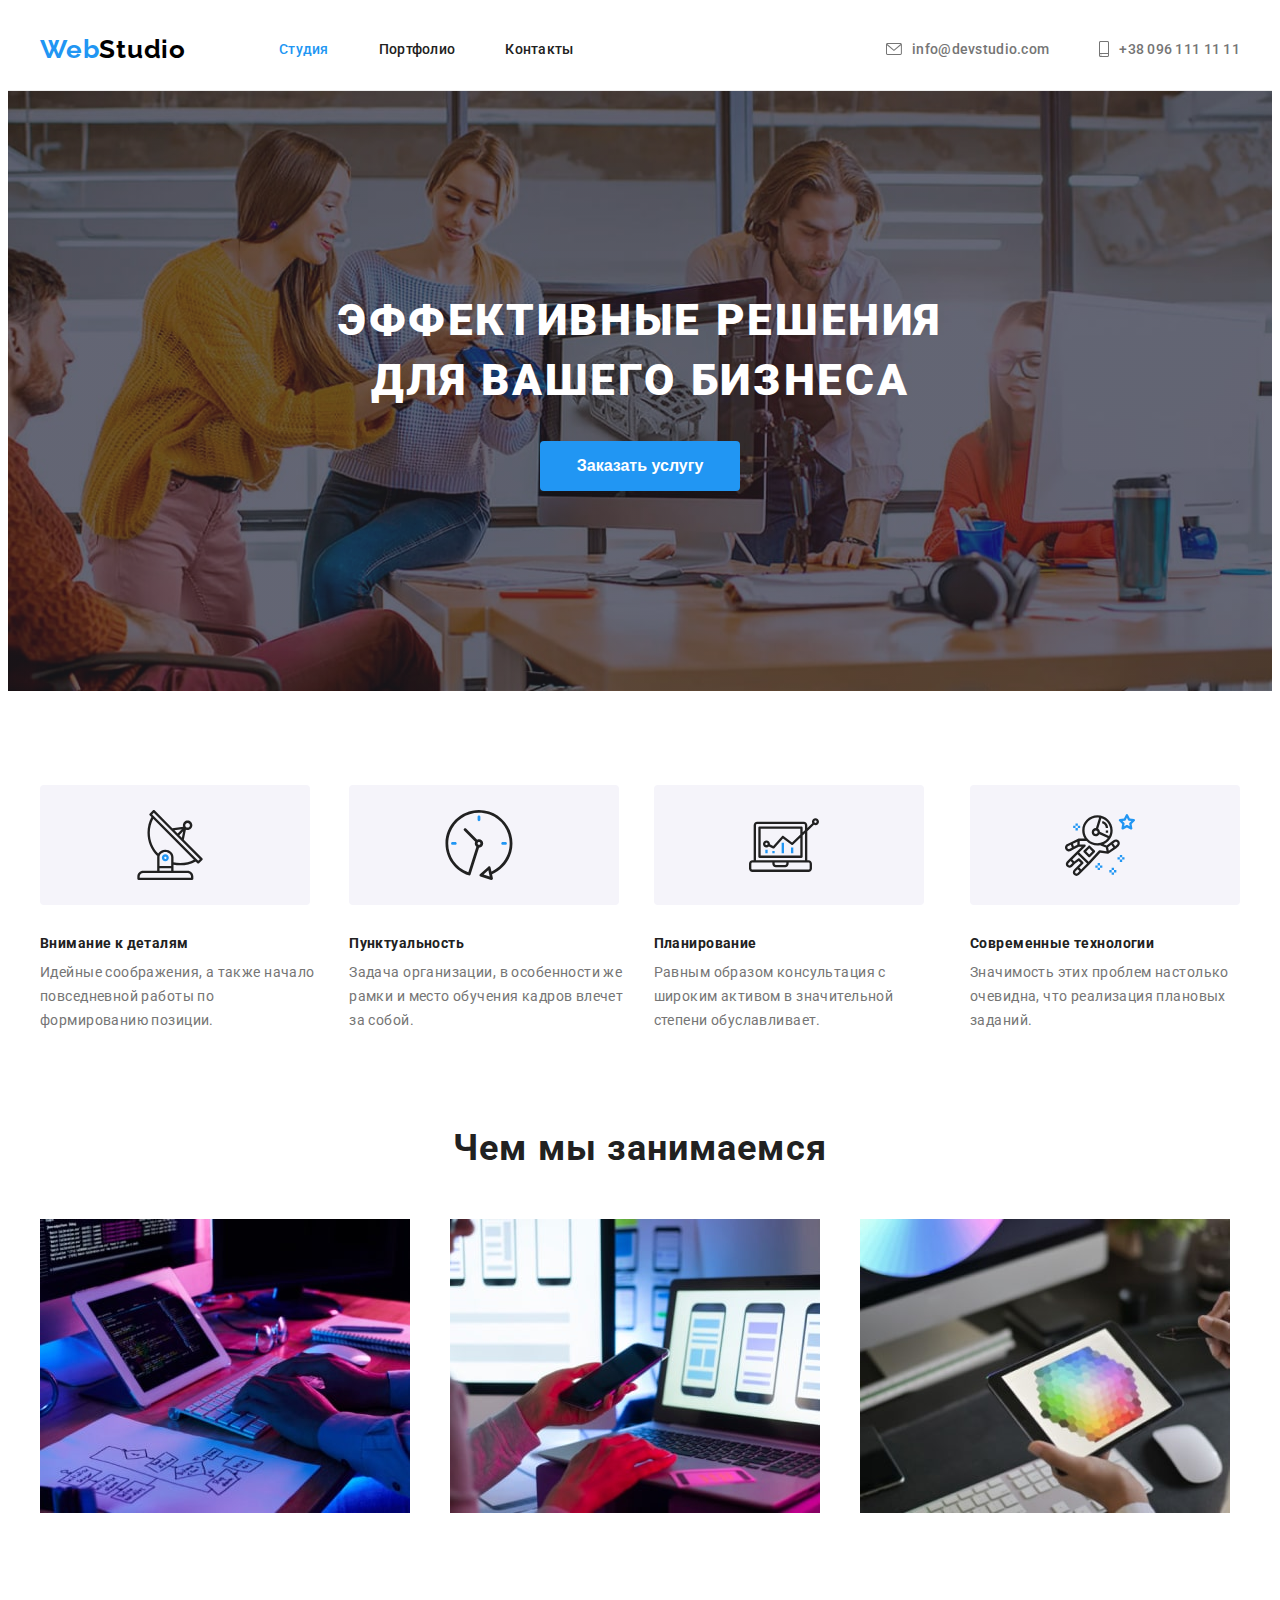
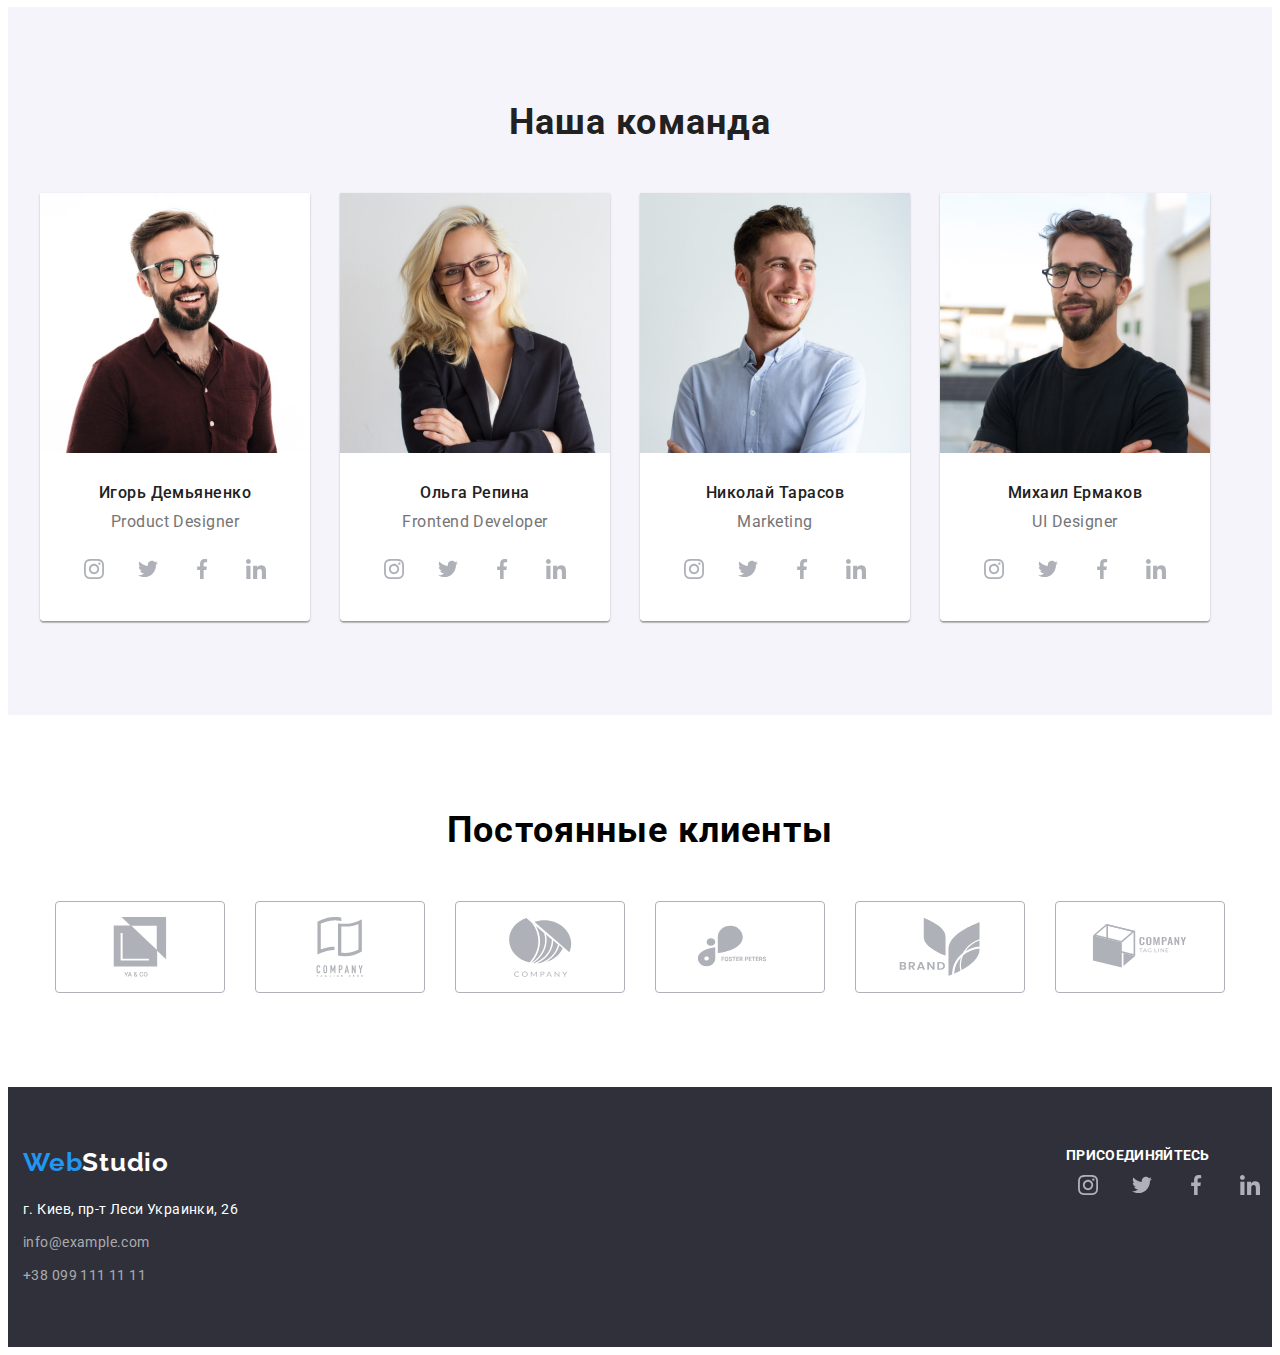
==== index.html @ 5c581d0a "перенос дз4" ====
<!DOCTYPE html>
<html lang="ru">

<head>
    <meta charset="UTF-8">
    <meta http-equiv="X-UA-Compatible" content="IE=edge">
    <meta name="viewport" content="width=device-width, initial-scale=1.0">
    <title>Document</title>
    <link rel="preconnect" href="https://fonts.googleapis.com">
    <link rel="preconnect" href="https://fonts.gstatic.com" crossorigin>
    <link
        href="https://fonts.googleapis.com/css2?family=Raleway:wght@700&family=Roboto:wght@400;500;700;900&display=swap"
        rel="stylesheet">
    <link rel="stylesheet" href="https://cdnjs.cloudflare.com/ajax/libs/modern-normalize/1.1.0/modern-normalize.min.css"
        integrity="sha512-wpPYUAdjBVSE4KJnH1VR1HeZfpl1ub8YT/NKx4PuQ5NmX2tKuGu6U/JRp5y+Y8XG2tV+wKQpNHVUX03MfMFn9Q=="
        crossorigin="anonymous" referrerpolicy="no-referrer" />
    <link rel="stylesheet" href="./css/style.css">
</head>

<body>
    <header class="header">
        <div class="container header-container">
            <nav class="header-nav">
                <a href="./portfolio.html" class="header-logo link"><span class="logo-web">Web</span>Studio</a>
                <ul class="nav-list">
                    <li class="nav-item"><a class="nav-link link current" href="">Студия</a></li>
                    <li class="nav-item"><a class="nav-link link" href="./portfolio.html">Портфолио</a></li>
                    <li class="nav-item"><a class="nav-link link" href="">Контакты</a></li>
                </ul>
            </nav>
            <ul class="header-contact">
                <li class="header-contact-item"><a class="header-contact-link link" href="mailto:info@devstudio.com">
                        <svg class="contact-icon" width="16" height="12">
                            <use href="./img-jpeg/icon/sprite.svg#icon-envelope"></use>
                        </svg>info@devstudio.com</a></li>
                <li class="header-contact-item"><a class="header-contact-link link" href="tel:+380961111111">
                        <svg class="contact-icon" width="10" height="16">
                            <use href="./img-jpeg/icon/sprite.svg#icon-smartphone"></use>
                        </svg>+38 096 111
                        11
                        11</a></li>
            </ul>
        </div>
    </header>
    <main>
        <section class="hero">
            <div class="hero-container container">
                <h1 class="hero-title">Эффективные решения для вашего бизнеса</h1>
                <button class="btn" type="button">Заказать услугу</button>
            </div>
        </section>
        <section class="section">
            <div class="container">
                <h2 class="visually-hidden">Наши преймущества</h2>
                <ul class="hero-list list">
                    <li class="hero-item">
                        <div class="hero-div-svg">
                            <svg class="contact-icon" width="70" height="70">
                                <use href="./img-jpeg/icon/sprite.svg#icon-antenna"></use>
                            </svg>
                        </div>
                        <h3 class="hero-item-title">Внимание к деталям</h3>
                        <p class="hero-item-text">Идейные соображения, а также начало повседневной работы по
                            формированию позиции.</p>
                    </li>
                    <li class="hero-item">
                        <div class="hero-div-svg">
                            <svg class="contact-icon" width="70" height="70">
                                <use href="./img-jpeg/icon/sprite.svg#icon-clock"></use>
                            </svg>
                        </div>
                        <h3 class="hero-item-title">Пунктуальность</h3>
                        <p class="hero-item-text">Задача организации, в особенности же рамки и место обучения кадров
                            влечет за собой.</p>
                    </li>
                    <li class="hero-item">
                        <div class="hero-div-svg">
                            <svg class="contact-icon" width="70" height="70">
                                <use href="./img-jpeg/icon/sprite.svg#icon-diagram"></use>
                            </svg>
                        </div>
                        <h3 class="hero-item-title">Планирование</h3>
                        <p class="hero-item-text">Равным образом консультация с широким активом в значительной степени
                            обуславливает.</p>
                    </li>
                    <li class="hero-item">
                        <div class="hero-div-svg">
                            <svg class="contact-icon" width="70" height="70">
                                <use href="./img-jpeg/icon/sprite.svg#icon-astronaut"></use>
                            </svg>
                        </div>
                        <h3 class="hero-item-title">Современные технологии</h3>
                        <p class="hero-item-text">Значимость этих проблем настолько очевидна, что реализация плановых
                            заданий.</p>
                    </li>
                </ul>
            </div>
        </section>
        <section class="section skills">
            <div class="container">
                <h2 class="skills-title">Чем мы занимаемся</h2>
                <ul class="skills-list">
                    <li class="skills-item">
                        <img src="./img-jpeg/about/box1.jpg" alt="программирование">
                    </li>
                    <li class="skills-item"><img src="./img-jpeg/about/box2.jpg" alt="мобильные приложения">
                    </li>
                    <li class="skills-item"><img src="./img-jpeg/about/box3.jpg" alt="игры">
                    </li>
                </ul>
            </div>
        </section>
        <section class="section team">
            <div class="container">
                <h2 class="team-title">Наша команда</h2>
                <ul class="team-list">
                    <li class="team-item">
                        <img class="team-img" src="./img-jpeg/team/igor.jpg" alt="Игорь" width="270" height="260">
                        <div class="team-div">
                            <h3 class="team-item-title">Игорь Демьяненко</h3>
                            <p class="team-item-text" lang="en">Product Designer</p>
                            <ul class="team-social social-list">
                                <li class="social-item list">
                                    <a href="" class="social-link link">
                                        <svg class="social-icon">
                                            <use href="./img-jpeg/icon/sprite.svg#icon-instagram "></use>
                                        </svg>
                                    </a>
                                </li>
                                <li class="social-item list">
                                    <a href="" class="social-link link">
                                        <svg class="social-icon">
                                            <use href="./img-jpeg/icon/sprite.svg#icon-twitter "></use>
                                        </svg>
                                    </a>
                                </li>
                                <li class="social-item list">
                                    <a href="" class="social-link link">
                                        <svg class="social-icon">
                                            <use href="./img-jpeg/icon/sprite.svg#icon-facebook "></use>
                                        </svg>
                                    </a>
                                </li>
                                <li class="social-item list">
                                    <a href="" class="social-link link">
                                        <svg class="social-icon">
                                            <use href="./img-jpeg/icon/sprite.svg#icon-linkedin "></use>
                                        </svg>
                                    </a>
                                </li>
                            </ul>
                        </div>
                    </li>
                    <li class="team-item">
                        <img class="team-img" src="./img-jpeg/team/olga.jpg" alt="Ольга" width="270" height="260">
                        <div class="team-div">
                            <h3 class="team-item-title">Ольга Репина</h3>
                            <p class="team-item-text" lang="en">Frontend Developer</p>
                            <ul class="team-social social-list">
                                <li class="social-item list">
                                    <a href="" class="social-link link">
                                        <svg class="social-icon">
                                            <use href="./img-jpeg/icon/sprite.svg#icon-instagram "></use>
                                        </svg>
                                    </a>
                                </li>
                                <li class="social-item list">
                                    <a href="" class="social-link link">
                                        <svg class="social-icon">
                                            <use href="./img-jpeg/icon/sprite.svg#icon-twitter "></use>
                                        </svg>
                                    </a>
                                </li>
                                <li class="social-item list">
                                    <a href="" class="social-link link">
                                        <svg class="social-icon">
                                            <use href="./img-jpeg/icon/sprite.svg#icon-facebook "></use>
                                        </svg>
                                    </a>
                                </li>
                                <li class="social-item list">
                                    <a href="" class="social-link link">
                                        <svg class="social-icon">
                                            <use href="./img-jpeg/icon/sprite.svg#icon-linkedin "></use>
                                        </svg>
                                    </a>
                                </li>
                            </ul>
                        </div>
                    </li>
                    <li class="team-item">
                        <img class="team-img" src="./img-jpeg/team/nikolay.jpg" alt="Николай" width="270" height="260">
                        <div class="team-div">
                            <h3 class="team-item-title">Николай Тарасов</h3>
                            <p class="team-item-text" lang="en">Marketing</p>
                            <ul class="team-social social-list">
                                <li class="social-item list">
                                    <a href="" class="social-link link">
                                        <svg class="social-icon">
                                            <use href="./img-jpeg/icon/sprite.svg#icon-instagram "></use>
                                        </svg>
                                    </a>
                                </li>
                                <li class="social-item list">
                                    <a href="" class="social-link link">
                                        <svg class="social-icon">
                                            <use href="./img-jpeg/icon/sprite.svg#icon-twitter "></use>
                                        </svg>
                                    </a>
                                </li>
                                <li class="social-item list">
                                    <a href="" class="social-link link">
                                        <svg class="social-icon">
                                            <use href="./img-jpeg/icon/sprite.svg#icon-facebook "></use>
                                        </svg>
                                    </a>
                                </li>
                                <li class="social-item list">
                                    <a href="" class="social-link link">
                                        <svg class="social-icon">
                                            <use href="./img-jpeg/icon/sprite.svg#icon-linkedin "></use>
                                        </svg>
                                    </a>
                                </li>
                            </ul>
                        </div>
                    </li>
                    <li class="team-item">
                        <img class="team-img" src="./img-jpeg/team/mikhail.jpg" alt="Михаил" width="270" height="260">
                        <div class="team-div">
                            <h3 class="team-item-title">Михаил Ермаков</h3>
                            <p class="team-item-text" lang="en">UI Designer</p>
                            <ul class="team-social social-list">
                                <li class="social-item list">
                                    <a href="" class="social-link link">
                                        <svg class="social-icon">
                                            <use href="./img-jpeg/icon/sprite.svg#icon-instagram "></use>
                                        </svg>
                                    </a>
                                </li>
                                <li class="social-item list">
                                    <a href="" class="social-link link">
                                        <svg class="social-icon">
                                            <use href="./img-jpeg/icon/sprite.svg#icon-twitter "></use>
                                        </svg>
                                    </a>
                                </li>
                                <li class="social-item list">
                                    <a href="" class="social-link link">
                                        <svg class="social-icon">
                                            <use href="./img-jpeg/icon/sprite.svg#icon-facebook "></use>
                                        </svg>
                                    </a>
                                </li>
                                <li class="social-item list">
                                    <a href="" class="social-link link">
                                        <svg class="social-icon">
                                            <use href="./img-jpeg/icon/sprite.svg#icon-linkedin "></use>
                                        </svg>
                                    </a>
                                </li>
                            </ul>
                        </div>
                    </li>
                </ul>
            </div>
        </section>
        <section class="section">
            <h2 class="clients-title">Постоянные клиенты</h2>
            <ul class="clients-list ">
                <li class="clients-item"><a class="clients-link" href=""><svg class="clients-svg" width="106"
                            height="60">
                            <use href="./img-jpeg/icon/sprite.svg#icon-group "></use>
                        </svg></a></li>
                <li class="clients-item"><a class="clients-link" href=""><svg class="clients-svg" width="106"
                            height="60">
                            <use href="./img-jpeg/icon/sprite.svg#icon-group1 "></use>
                        </svg></a></li>
                <li class="clients-item"><a class="clients-link" href=""><svg class="clients-svg" width="106"
                            height="60">
                            <use href="./img-jpeg/icon/sprite.svg#icon-group2 "></use>
                        </svg></a></li>
                <li class="clients-item"><a class="clients-link" href=""><svg class="clients-svg" width="106"
                            height="60">
                            <use href="./img-jpeg/icon/sprite.svg#icon-group3 "></use>
                        </svg></a></li>
                <li class="clients-item"><a class="clients-link" href=""><svg class="clients-svg" width="106"
                            height="60">
                            <use href="./img-jpeg/icon/sprite.svg#icon-group4 "></use>
                        </svg></a></li>
                <li class="clients-item"><a class="clients-link" href=""><svg class="clients-svg" width="106"
                            height="60">
                            <use href="./img-jpeg/icon/sprite.svg#icon-group5 "></use>
                        </svg></a></li>
            </ul>
        </section>
    </main>
    <footer class="footer">
        <div class="container">
            <a href="./portfolio.html" class="footer-logo link"><span class="logo-web">Web</span>Studio</a>
            <address>
                <ul class="footer-list">
                    <li class="footer-item">
                        <a class="footer-item-addres link" href="google.maps">г. Киев, пр-т Леси Украинки, 26</a>
                    </li>
                    <li class="footer-item">
                        <a class="footer-item-link link" href="mailto:info@example.com">info@example.com</a>
                    </li>
                    <li class="footer-item">
                        <a class="footer-item-link link" href="tel:+380991111111">+38 099 111 11 11</a>
                    </li>
                </ul>
            </address>
        </div>
        <div>
            <p class="footer-text">присоединяйтесь</p>
            <ul class="team-social social-list">
                <li class="social-item list">
                    <a href="" class="social-link link">
                        <svg class="social-icon">
                            <use href="./img-jpeg/icon/sprite.svg#icon-instagram "></use>
                        </svg>
                    </a>
                </li>
                <li class="social-item list">
                    <a href="" class="social-link link">
                        <svg class="social-icon">
                            <use href="./img-jpeg/icon/sprite.svg#icon-twitter "></use>
                        </svg>
                    </a>
                </li>
                <li class="social-item list">
                    <a href="" class="social-link link">
                        <svg class="social-icon">
                            <use href="./img-jpeg/icon/sprite.svg#icon-facebook "></use>
                        </svg>
                    </a>
                </li>
                <li class="social-item list">
                    <a href="" class="social-link link">
                        <svg class="social-icon">
                            <use href="./img-jpeg/icon/sprite.svg#icon-linkedin "></use>
                        </svg>
                    </a>
                </li>
            </ul>
        </div>
    </footer>
</body>

</html>
---- css/style.css ----
:root {
  --primary-title-color: #ffffff;
  --secondary-title-color: #212121;
  --third-title-color: #212121;
  --primary-text-color: #212121;
  --secondary-text-color: #757575;
  --header-nav-item-color: #212121;
  --header-contact-link-color: #757575;
  --accent-color: #2196f3;
}
/* calc(85 / 74) встроенный калькулятор */
p,
h1,
h2,
h3,
h4,
h5,
h6 {
  margin: 0;
}
ul {
  list-style: none;
  margin: 0;
  padding-left: 0;
}
img {
  display: block;
  max-width: 100%;
  height: auto;
}
.link {
  text-decoration: none;
}
body {
  font-family: "Roboto", sans-serif;
  letter-spacing: 0.02em;
}
.visually-hidden {
  position: absolute;
  width: 1px;
  height: 1px;
  margin: -1px;
  padding: 0;
  overflow: hidden;
  border: 0;
  clip: rect(0 0 0 0);
}
.container {
  width: 1200px;
  margin: 0 auto;
  padding-left: 15px;
  padding-right: 15px;
}
/* -------header------ */
.header {
  border-bottom: 1px solid #ececec;
}
.header-container {
  display: flex;
}
.header-nav {
  display: flex;
  align-items: center;
}
.nav-list {
  display: flex;
  align-items: center;
}
.nav-link {
  display: block;
  padding: 32px 0;
}
.header-contact {
  display: flex;
  margin-left: auto;
  align-items: center;
}
.contact-icon {
  fill: currentColor;
  margin-right: 10px;
}
.header-contact-item {
  display: inline-block;
}
.header-contact-item:not(:last-child) {
  margin-right: 50px;
}
.header .header-logo {
  margin-right: 93px;
}
.nav-item:not(:last-child) {
  margin-right: 50px;
}
.header-logo,
.footer-logo {
  font-family: Raleway;
  font-weight: 700;
  font-size: 26px;
  line-height: calc(31 / 26);
  letter-spacing: 0.03em;
}
.header-logo {
  color: #000000;
}
.footer-logo {
  color: #ffffff;
}
.logo-web {
  color: #2196f3;
}
.nav-item {
  font-weight: 500;
  font-size: 14px;
  line-height: 1.3;
  letter-spacing: 0.02em;
  color: var(--header-nav-item-color);
}
.nav-link {
  color: var(--header-nav-item-color);
}
.nav-link:hover {
  cursor: pointer;
  color: var(--accent-color);
}
.current {
  color: #2196f3;
}
.header-contact-link {
  display: flex;
  padding-top: 32px;
  padding-bottom: 32px;
  font-weight: 500;
  font-size: 14px;
  line-height: 1.3;
  letter-spacing: 0.02em;
  color: var(--header-contact-link-color);
  align-items: center;
}
.header-contact-link:hover,
.header-contact-link:focus {
  color: var(--accent-color);
}
/*--------- hero------ */
.btn {
  width: 200px;
  height: 50px;
  cursor: pointer;
  font-weight: 700;
  font-size: 16px;
  line-height: 1.88;
  color: #ffffff;
  background-color: #2196f3;
  border: transparent;
  border-radius: 4px;
  -webkit-border-radius: 4px;
  -moz-border-radius: 4px;
  -ms-border-radius: 4px;
  -o-border-radius: 4px;
}
.hero {
  flex-grow: 1;
  background-image: linear-gradient(
      rgba(47, 48, 58, 0.4),
      rgba(47, 48, 58, 0.4)
    ),
    url(../img-jpeg/background/family.jpg);
  background-repeat: no-repeat;
  background-position: center;
  background-size: cover;
}
.hero-title {
  max-width: 696px;
  margin: 0 auto;
}
.hero-container {
  display: flex;
  flex-direction: column;
  align-items: center;
}
.section {
  padding-top: 94px;
  padding-bottom: 94px;
}
.hero-list {
  display: flex;
}
.hero-item:not(:last-child) {
  margin-right: 30px;
}
.hero-title {
  font-weight: 900;
  font-size: 44px;
  line-height: 1.36;
  text-align: center;
  letter-spacing: 0.06em;
  text-transform: uppercase;
  color: var(--primary-title-color);
  margin-bottom: 30px;
}
.hero {
  background-color: #2f303a;
  padding-top: 200px;
  padding-bottom: 200px;
}
.hero-item-title {
  font-weight: 700;
  font-size: 14px;
  line-height: calc(16 / 14);
  letter-spacing: 0.03em;
  color: var(--third-title-color);
  margin-bottom: 10px;
}
.hero-item-text {
  font-weight: 400;
  font-size: 14px;
  line-height: 1.71;
  letter-spacing: 0.03em;
  color: var(--secondary-text-color);
}
.hero-div-svg {
  width: 270px;
  height: 120px;
  left: 215px;
  top: 774px;
  background: #f5f4fa;
  border-radius: 4px;
  display: flex;
  justify-content: center;
  align-items: center;
  margin-bottom: 30px;
}
/*--------- skills------ */
.skills {
  padding-top: 0;
}
.skills-list {
  display: flex;
}
.skills-title {
  margin-bottom: 50px;
}
.skills-item {
  flex-basis: calc((100% - 60px) / 3);
}
.skills-item:not(:last-child) {
  margin-right: 30px;
}
.skills-title,
.team-title {
  font-weight: 700;
  font-size: 36px;
  line-height: calc(42 / 36);
  text-align: center;
  letter-spacing: 0.03em;
  color: var(--secondary-title-color);
}
/*--------- team------ */
.team {
  background-color: #f5f4fa;
}
.team-title {
  margin-bottom: 50px;
}
.team-list {
  display: flex;
}
.team-item{
  box-shadow: 0px 1px 3px rgba(0, 0, 0, 0.12), 0px 1px 1px rgba(0, 0, 0, 0.14), 0px 2px 1px rgba(0, 0, 0, 0.2);
border-radius: 0px 0px 4px 4px;
}
.team-item:not(:last-child) {
  margin-right: 30px;
}
.team-div {
  padding-top: 30px;
  padding-bottom: 30px;
  background-color: #ffffff;
border-radius: 0px 0px 4px 4px;
}
.team-item-title {
  font-weight: 500;
  font-size: 16px;
  line-height: calc(19 / 16);
  text-align: center;
  letter-spacing: 0.03em;
  color: var(--third-title-color);
  margin-bottom: 10px;
}
.team-item-text {
  font-weight: 400;
  font-size: 16px;
  line-height: calc(19 / 16);
  text-align: center;
  letter-spacing: 0.03em;
  color: var(--secondary-text-color);
  margin-bottom: 16px;
}
.social-item {
  width: 44px;
  height: 44px;
}
.social-link {
  width: 100%;
  height: 100%;
  display: block;
  border-radius: 50%;
  display: flex;
  align-items: center;
  justify-content: center;
}
.social-link:hover,
.social-link:focus {
  background-color: #2196f3;
}
.social-link:hover .social-icon,
.social-link:focus .social-icon {
  fill: #ffffff;
}
.social-item:not(:last-child) {
  margin-right: 10px;
}
.social-list {
  display: flex;
  justify-content: center;
}
.social-icon {
  width: 20px;
  height: 20px;
  fill: #afb1b8;
}
/* -------- clients------ */
.clients-title {
  padding-bottom: 50px;
  font-weight: 700;
  font-size: 36px;
  line-height: calc(42 / 36);
  justify-content: center;
  text-align: center;
  letter-spacing: 0.03em;
}
.clients-list {
  display: flex;
  justify-content: center;
  align-items: center;
}
.clients-link {
  display: flex;
  justify-content: center;
  align-items: center;
  width: 170px;
  height: 92px;
  border: 1px solid #afb1b8;
  box-sizing: border-box;
  border-radius: 4px;
}
.clients-item {
  display: flex;
  justify-content: center;
  align-items: center;
}
.clients-item:not(:last-child) {
  margin-right: 30px;
}
.clients-svg {
  fill: #afb1b8;
  align-content: center;
  justify-content: center;
}
.clients-link:hover .clients-svg,
.clients-link:focus .clients-svg{
  fill: #2196f3;
}
.clients-link:hover ,
.clients-link:focus {
  border-color: #2196f3;
}
/* -------- footer------ */
.footer {
  display: flex;
  background-color: #2f303a;
  padding-top: 60px;
  padding-bottom: 60px;
}
.footer-logo {
  display: inline-block;
  margin-bottom: 20px;
}
.footer-item:not(:last-child) {
  margin-bottom: 9px;
}
.footer-item-addres,
.footer-item-link {
  font-style: normal;
  font-weight: 400;
  font-size: 14px;
  line-height: 1.71;
  letter-spacing: 0.03em;
  color: #ffffff;
}
.footer-item-link {
  color: rgba(255, 255, 255, 0.6);
}
.footer-text {
  font-weight: bold;
font-size: 14px;
line-height: calc(16 / 14)
letter-spacing: 0.03em;
text-transform: uppercase;
color: #ffffff;
}
.footer-list{
  margin-right: 70px;
}
/*--------- portfolio------ */
/*--------- filter------ */
.filter-container {
  padding: 20px 24px;
  border-right: 1px solid #eeeeee;
  border-bottom: 1px solid #eeeeee;
  border-left: 1px solid #eeeeee;
}
.filter-list {
  display: flex;
  justify-content: center;
  margin-bottom: 50px;
}
.filter-item:not(:last-child) {
  margin-right: 8px;
}
.filter-about {
  display: flex;
  flex-wrap: wrap;
  margin: -15px;
}
.filter-about-item {
  flex-basis: calc((100% - 90px) / 3);
  margin: 15px;
}
.filter-about-title {
  margin-bottom: 4px;
}
.filter-btn {
  padding: 6px 22px;
  cursor: pointer;
  border: transparent;
  border-radius: 4px;
  font-family: inherit;
  border: none;
  font-weight: 500;
  font-size: 16px;
  line-height: 1.62;
  text-align: center;
  letter-spacing: 0.03em;
  border-radius: 4px;
}
.filter-btn:hover,
.filter-btn:focus {
  color: #212121;
  background-color: #f5f4fa;
  box-shadow: 0px 3px 1px rgba(0, 0, 0, 0.1), 0px 1px 2px rgba(0, 0, 0, 0.08), 0px 2px 2px rgba(0, 0, 0, 0.12);
}
.filter-btn:hover,
.filter-btn:focus {
  cursor: pointer;
  color: #ffffff;
  background-color: #2196f3;
}
.filter-about-title {
  font-weight: 700;
  font-size: 18px;
  line-height: 2;
  letter-spacing: 0.06em;
  color: var(--third-title-color);
}
.filter-about-text {
  font-size: 16px;
  line-height: 1.87;
  letter-spacing: 0.03em;
  color: var(--secondary-text-color);
}
.about-link{
  display: block;
}
.about-link:focus,
.about-link:hover{box-shadow: 0px 1px 1px rgb(0 0 0 / 12%), 0px 4px 4px rgb(0 0 0 / 6%), 1px 4px 6px rgb(0 0 0 / 16%);}
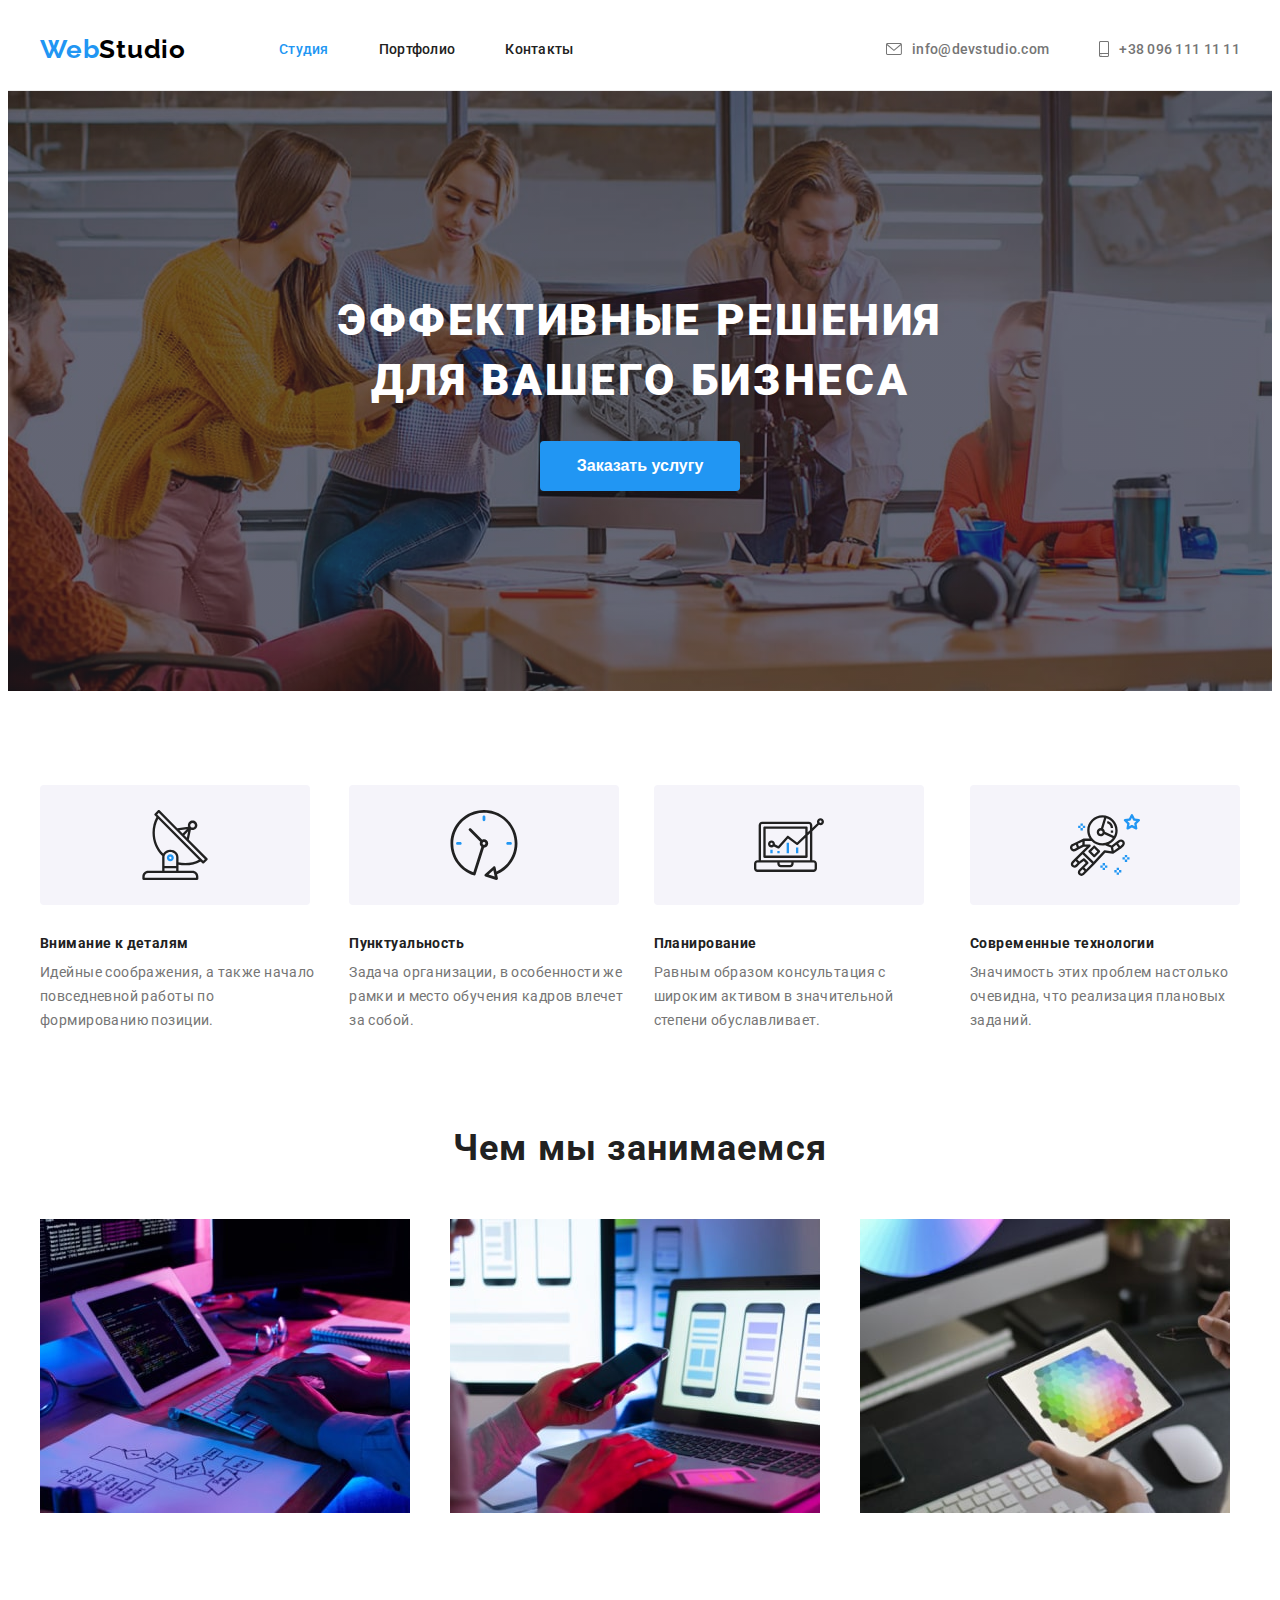
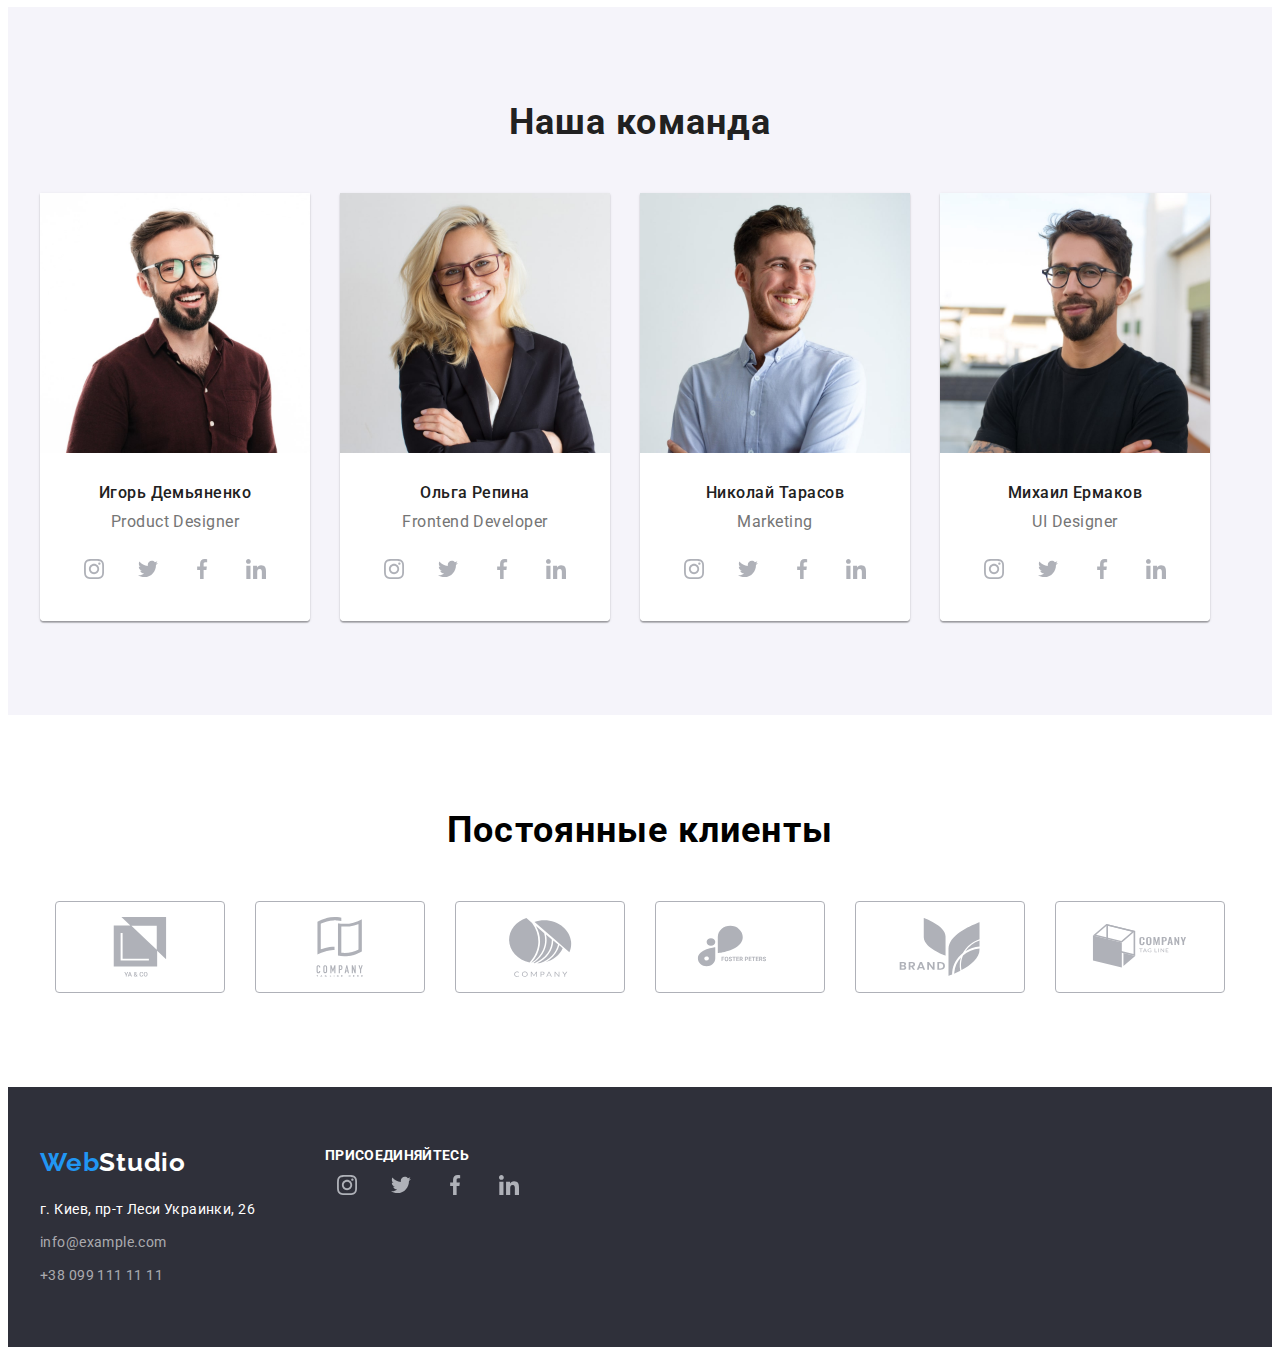
==== commit bcba2d24: "правки с дз4" ====
--- a/index.html
+++ b/index.html
@@ -55,7 +55,7 @@
                 <ul class="hero-list list">
                     <li class="hero-item">
                         <div class="hero-div-svg">
-                            <svg class="contact-icon" width="70" height="70">
+                            <svg class="" width="70" height="70">
                                 <use href="./img-jpeg/icon/sprite.svg#icon-antenna"></use>
                             </svg>
                         </div>
@@ -65,7 +65,7 @@
                     </li>
                     <li class="hero-item">
                         <div class="hero-div-svg">
-                            <svg class="contact-icon" width="70" height="70">
+                            <svg class="" width="70" height="70">
                                 <use href="./img-jpeg/icon/sprite.svg#icon-clock"></use>
                             </svg>
                         </div>
@@ -75,7 +75,7 @@
                     </li>
                     <li class="hero-item">
                         <div class="hero-div-svg">
-                            <svg class="contact-icon" width="70" height="70">
+                            <svg class="" width="70" height="70">
                                 <use href="./img-jpeg/icon/sprite.svg#icon-diagram"></use>
                             </svg>
                         </div>
@@ -85,7 +85,7 @@
                     </li>
                     <li class="hero-item">
                         <div class="hero-div-svg">
-                            <svg class="contact-icon" width="70" height="70">
+                            <svg class="" width="70" height="70">
                                 <use href="./img-jpeg/icon/sprite.svg#icon-astronaut"></use>
                             </svg>
                         </div>
@@ -266,6 +266,7 @@
             </div>
         </section>
         <section class="section">
+            <div class="container">
             <h2 class="clients-title">Постоянные клиенты</h2>
             <ul class="clients-list ">
                 <li class="clients-item"><a class="clients-link" href=""><svg class="clients-svg" width="106"
@@ -293,11 +294,12 @@
                             <use href="./img-jpeg/icon/sprite.svg#icon-group5 "></use>
                         </svg></a></li>
             </ul>
+            </div>
         </section>
     </main>
     <footer class="footer">
-        <div class="container">
-            <a href="./portfolio.html" class="footer-logo link"><span class="logo-web">Web</span>Studio</a>
+        <div class="footer-container container">
+            <div class=""><a href="./portfolio.html" class="footer-logo link"><span class="logo-web">Web</span>Studio</a>
             <address>
                 <ul class="footer-list">
                     <li class="footer-item">
@@ -310,40 +312,40 @@
                         <a class="footer-item-link link" href="tel:+380991111111">+38 099 111 11 11</a>
                     </li>
                 </ul>
-            </address>
-        </div>
-        <div>
-            <p class="footer-text">присоединяйтесь</p>
-            <ul class="team-social social-list">
-                <li class="social-item list">
-                    <a href="" class="social-link link">
-                        <svg class="social-icon">
-                            <use href="./img-jpeg/icon/sprite.svg#icon-instagram "></use>
-                        </svg>
-                    </a>
-                </li>
-                <li class="social-item list">
-                    <a href="" class="social-link link">
-                        <svg class="social-icon">
-                            <use href="./img-jpeg/icon/sprite.svg#icon-twitter "></use>
-                        </svg>
-                    </a>
-                </li>
-                <li class="social-item list">
-                    <a href="" class="social-link link">
-                        <svg class="social-icon">
-                            <use href="./img-jpeg/icon/sprite.svg#icon-facebook "></use>
-                        </svg>
-                    </a>
-                </li>
-                <li class="social-item list">
-                    <a href="" class="social-link link">
-                        <svg class="social-icon">
-                            <use href="./img-jpeg/icon/sprite.svg#icon-linkedin "></use>
-                        </svg>
-                    </a>
-                </li>
-            </ul>
+            </address></div>
+            <div>
+                <p class="footer-text">присоединяйтесь</p>
+                <ul class="team-social social-list">
+                    <li class="social-item list">
+                        <a href="" class="social-link link">
+                            <svg class="social-icon">
+                                <use href="./img-jpeg/icon/sprite.svg#icon-instagram "></use>
+                            </svg>
+                        </a>
+                    </li>
+                    <li class="social-item list">
+                        <a href="" class="social-link link">
+                            <svg class="social-icon">
+                                <use href="./img-jpeg/icon/sprite.svg#icon-twitter "></use>
+                            </svg>
+                        </a>
+                    </li>
+                    <li class="social-item list">
+                        <a href="" class="social-link link">
+                            <svg class="social-icon">
+                                <use href="./img-jpeg/icon/sprite.svg#icon-facebook "></use>
+                            </svg>
+                        </a>
+                    </li>
+                    <li class="social-item list">
+                        <a href="" class="social-link link">
+                            <svg class="social-icon">
+                                <use href="./img-jpeg/icon/sprite.svg#icon-linkedin "></use>
+                            </svg>
+                        </a>
+                    </li>
+                </ul>
+            </div>
         </div>
     </footer>
 </body>
--- a/css/style.css
+++ b/css/style.css
@@ -118,7 +118,8 @@
 .nav-link {
   color: var(--header-nav-item-color);
 }
-.nav-link:hover {
+.nav-link:hover,
+.nav-link:focus {
   cursor: pointer;
   color: var(--accent-color);
 }
@@ -158,7 +159,9 @@
   -o-border-radius: 4px;
 }
 .hero {
-  flex-grow: 1;
+  background-color: #2f303a;
+  padding-top: 200px;
+  padding-bottom: 200px;
   background-image: linear-gradient(
       rgba(47, 48, 58, 0.4),
       rgba(47, 48, 58, 0.4)
@@ -197,11 +200,6 @@
   color: var(--primary-title-color);
   margin-bottom: 30px;
 }
-.hero {
-  background-color: #2f303a;
-  padding-top: 200px;
-  padding-bottom: 200px;
-}
 .hero-item-title {
   font-weight: 700;
   font-size: 14px;
@@ -330,7 +328,7 @@
 }
 /* -------- clients------ */
 .clients-title {
-  padding-bottom: 50px;
+  margin-bottom: 50px;
   font-weight: 700;
   font-size: 36px;
   line-height: calc(42 / 36);
@@ -353,11 +351,6 @@
   box-sizing: border-box;
   border-radius: 4px;
 }
-.clients-item {
-  display: flex;
-  justify-content: center;
-  align-items: center;
-}
 .clients-item:not(:last-child) {
   margin-right: 30px;
 }
@@ -375,8 +368,10 @@
   border-color: #2196f3;
 }
 /* -------- footer------ */
+.footer-container{
+  display: flex;
+}
 .footer {
-  display: flex;
   background-color: #2f303a;
   padding-top: 60px;
   padding-bottom: 60px;
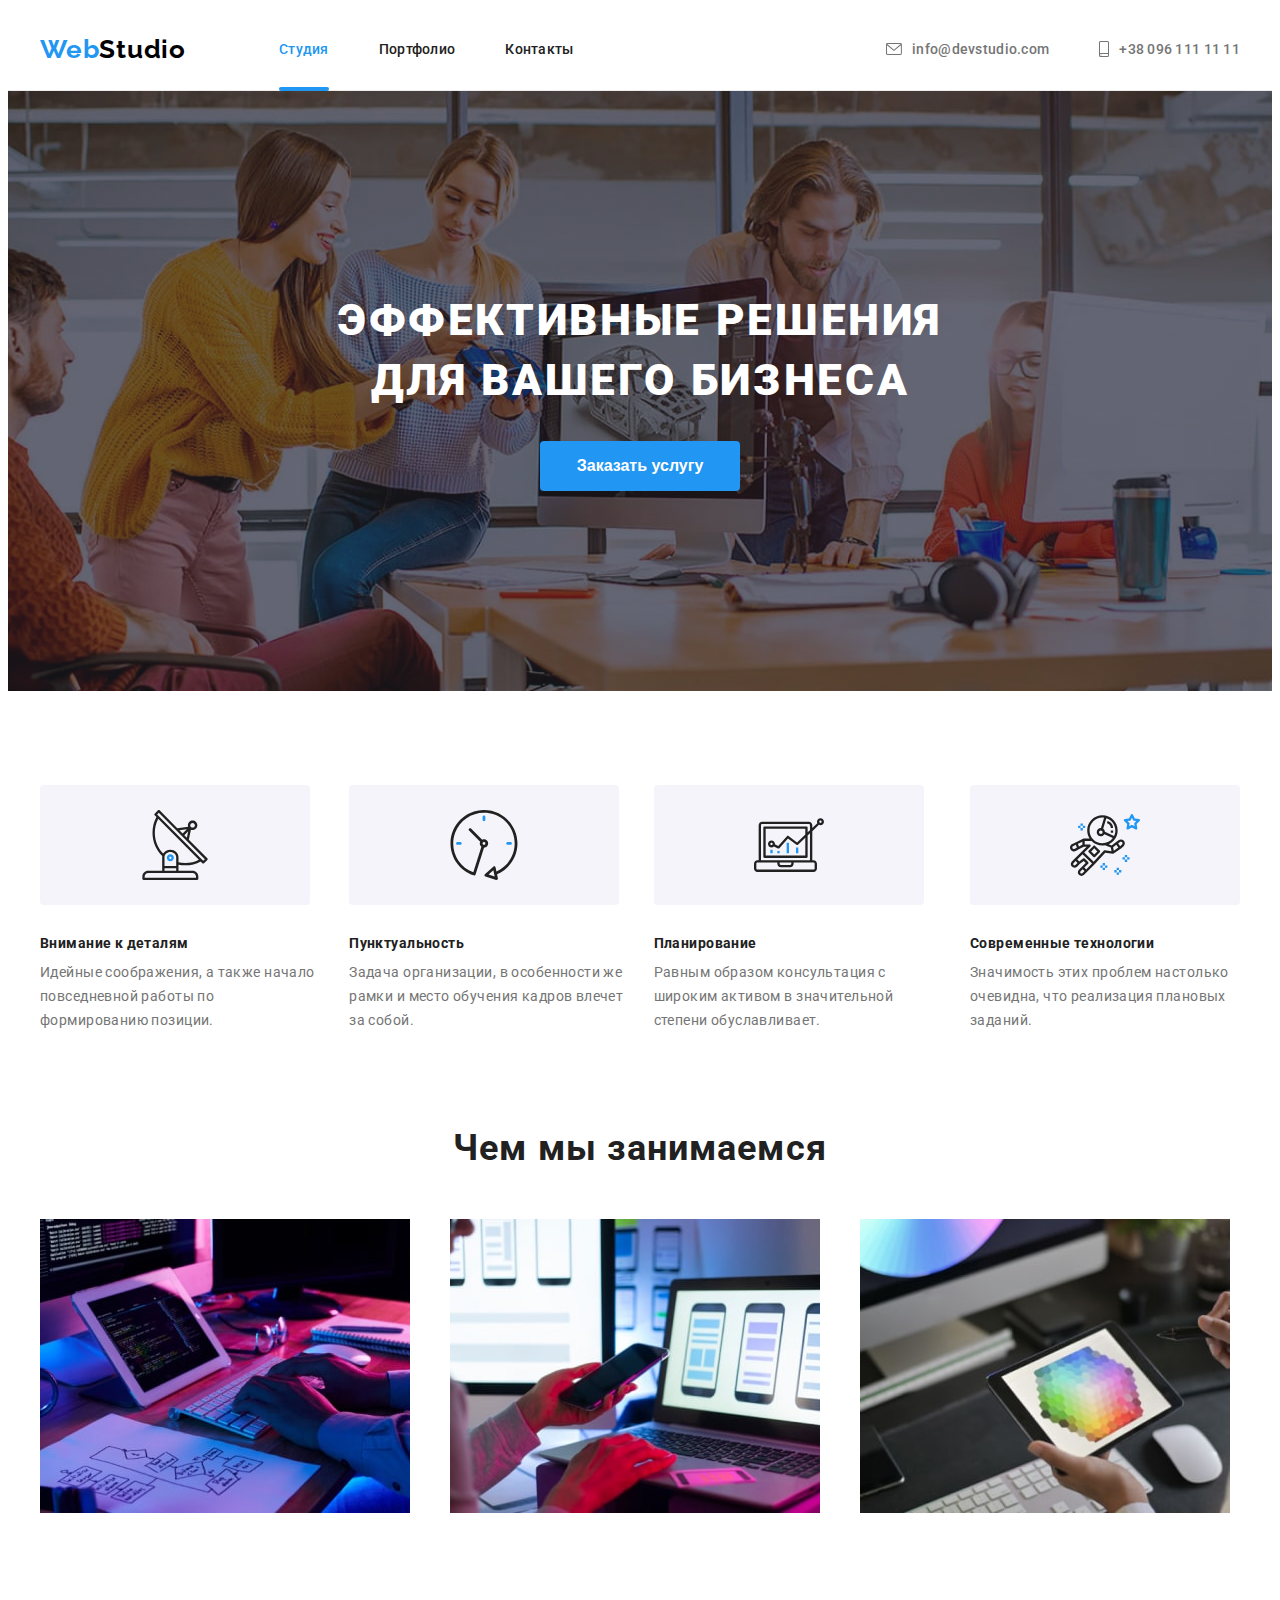
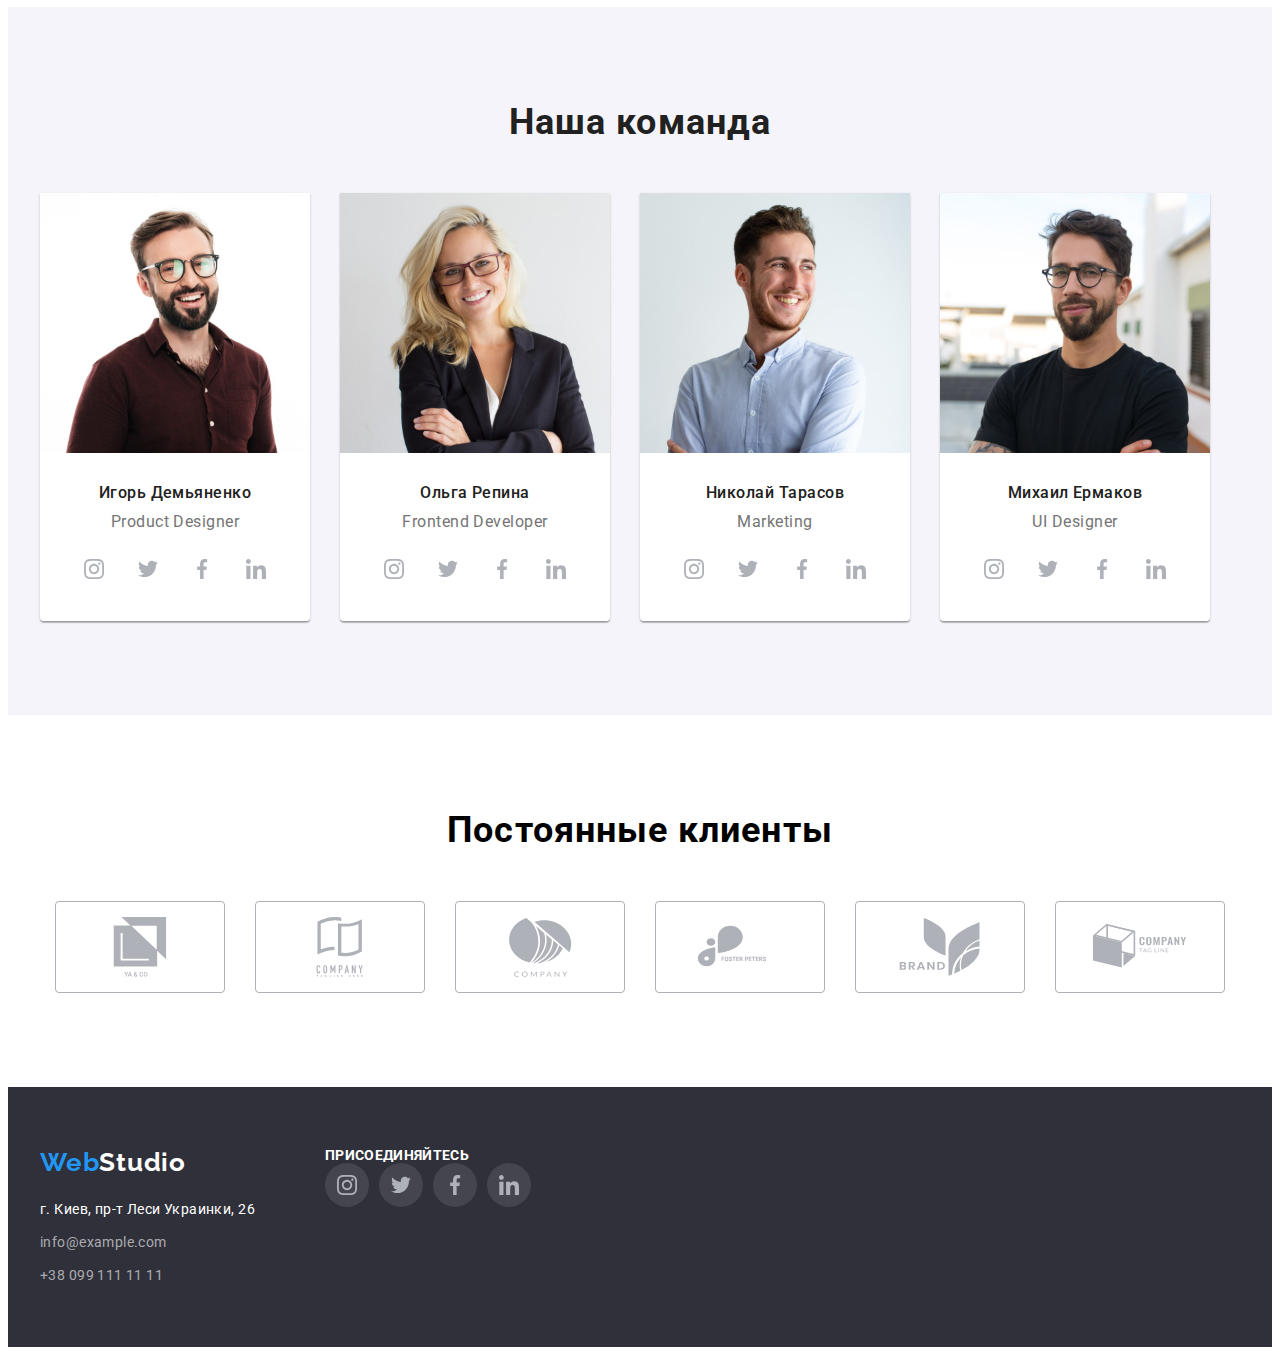
==== commit 10543f7c: "промежуточный" ====
--- a/index.html
+++ b/index.html
@@ -46,7 +46,7 @@
         <section class="hero">
             <div class="hero-container container">
                 <h1 class="hero-title">Эффективные решения для вашего бизнеса</h1>
-                <button class="btn" type="button">Заказать услугу</button>
+                <button class="btn" data-modal-open type="button">Заказать услугу</button>
             </div>
         </section>
         <section class="section">
@@ -317,28 +317,28 @@
                 <p class="footer-text">присоединяйтесь</p>
                 <ul class="team-social social-list">
                     <li class="social-item list">
-                        <a href="" class="social-link link">
+                        <a href="" class="social-link footer-icon link">
                             <svg class="social-icon">
                                 <use href="./img-jpeg/icon/sprite.svg#icon-instagram "></use>
                             </svg>
                         </a>
                     </li>
                     <li class="social-item list">
-                        <a href="" class="social-link link">
+                        <a href="" class="social-link footer-icon link">
                             <svg class="social-icon">
                                 <use href="./img-jpeg/icon/sprite.svg#icon-twitter "></use>
                             </svg>
                         </a>
                     </li>
                     <li class="social-item list">
-                        <a href="" class="social-link link">
+                        <a href="" class="social-link footer-icon link">
                             <svg class="social-icon">
                                 <use href="./img-jpeg/icon/sprite.svg#icon-facebook "></use>
                             </svg>
                         </a>
                     </li>
                     <li class="social-item list">
-                        <a href="" class="social-link link">
+                        <a href="" class="social-link footer-icon link">
                             <svg class="social-icon">
                                 <use href="./img-jpeg/icon/sprite.svg#icon-linkedin "></use>
                             </svg>
@@ -348,6 +348,12 @@
             </div>
         </div>
     </footer>
+    <div class="backdrop is-hidden" data-modal>
+        <div class="modal">
+            <button type="button" class="close-btn" data-modal-close>x</button>
+        </div>
+    </div>
+    <script src="./js/modal.js"></script>
 </body>
 
 </html>--- a/css/style.css
+++ b/css/style.css
@@ -66,10 +66,6 @@
   display: flex;
   align-items: center;
 }
-.nav-link {
-  display: block;
-  padding: 32px 0;
-}
 .header-contact {
   display: flex;
   margin-left: auto;
@@ -116,7 +112,11 @@
   color: var(--header-nav-item-color);
 }
 .nav-link {
+  display: block;
+  padding: 32px 0;
   color: var(--header-nav-item-color);
+  position: relative;
+  transition: color 250ms ease-in-out;
 }
 .nav-link:hover,
 .nav-link:focus {
@@ -125,6 +125,16 @@
 }
 .current {
   color: #2196f3;
+}
+.current::after{
+  content: "";
+  position: absolute;
+  width: 100%;
+  height: 4px;
+  border-radius: 2px;
+background-color: var(--accent-color);
+display: block;
+bottom: -1px;
 }
 .header-contact-link {
   display: flex;
@@ -136,6 +146,7 @@
   letter-spacing: 0.02em;
   color: var(--header-contact-link-color);
   align-items: center;
+  transition: color 250ms ease-in-out;
 }
 .header-contact-link:hover,
 .header-contact-link:focus {
@@ -305,7 +316,7 @@
   display: flex;
   align-items: center;
   justify-content: center;
-}
+  transition: background-color 250ms ease-in-out;}
 .social-link:hover,
 .social-link:focus {
   background-color: #2196f3;
@@ -358,6 +369,7 @@
   fill: #afb1b8;
   align-content: center;
   justify-content: center;
+  transition: fill 250ms ease-in-out;
 }
 .clients-link:hover .clients-svg,
 .clients-link:focus .clients-svg{
@@ -406,8 +418,31 @@
 .footer-list{
   margin-right: 70px;
 }
+.footer-icon{
+  background-color:rgba(255, 255, 255, 0.1);
+}
 /*--------- portfolio------ */
 /*--------- filter------ */
+.filter-top-wrapper{
+  position: relative;
+  overflow: hidden;
+}
+.filter-top-text{
+  background-color: rgba(33, 150, 243, 0.9);
+  font-size: 18px;
+  line-height: 1.56;
+  color: #ffffff;
+  position: absolute;
+  top: 0;
+  left: 0;
+  height: 100%;
+  padding: 63px 24px;
+  transform: translateY(100%);
+  transition: transform 250ms linear;
+}
+.filter-about-item:hover .filter-top-text{
+  transform: translateY(0%);
+  }
 .filter-container {
   padding: 20px 24px;
   border-right: 1px solid #eeeeee;
@@ -477,6 +512,49 @@
   display: block;
 }
 .about-link:focus,
-.about-link:hover{box-shadow: 0px 1px 1px rgb(0 0 0 / 12%), 0px 4px 4px rgb(0 0 0 / 6%), 1px 4px 6px rgb(0 0 0 / 16%);}
+.about-link:hover{
+  box-shadow: 0px 1px 1px rgb(0 0 0 / 12%), 
+  0px 4px 4px rgb(0 0 0 / 6%), 
+  1px 4px 6px rgb(0 0 0 / 16%);
+}
+.backdrop{
+  display: flex;
+  align-items: center;
+  justify-content: center;
+  position: fixed;
+  width: 100vw;
+  height: 100vh;
+  background-color:rgba(142, 0, 0, 0.2);
+  top:0;
+  transition: opacity 250ms ease-in-out, 
+  visibility 250ms ease-in-out;
+}
+.backdrop.is-hidden{
+  opacity: 0;
+  visibility: hidden;
+  pointer-events: none;
+}
+.backdrop.is-hidden .modal{
+  transform: scale(2);
+}
+.modal{
+  position: relative;
+  width: 528px;
+  min-height: 581px;
+  background-color: rgba(255, 255, 255, 1);
+  border-radius: 10px;
+  transform: scale(1);
+  transition: transform 250ms ease;
+ 
+}
+.close-btn{
+  position: absolute;
+  right: 10px;
+  top: 10px;
+  background-color: transparent;
+  border-radius: 50%;
+  width: 30px;
+  height: 30px;
+  border: 1px solid #999999;
+}
 
-
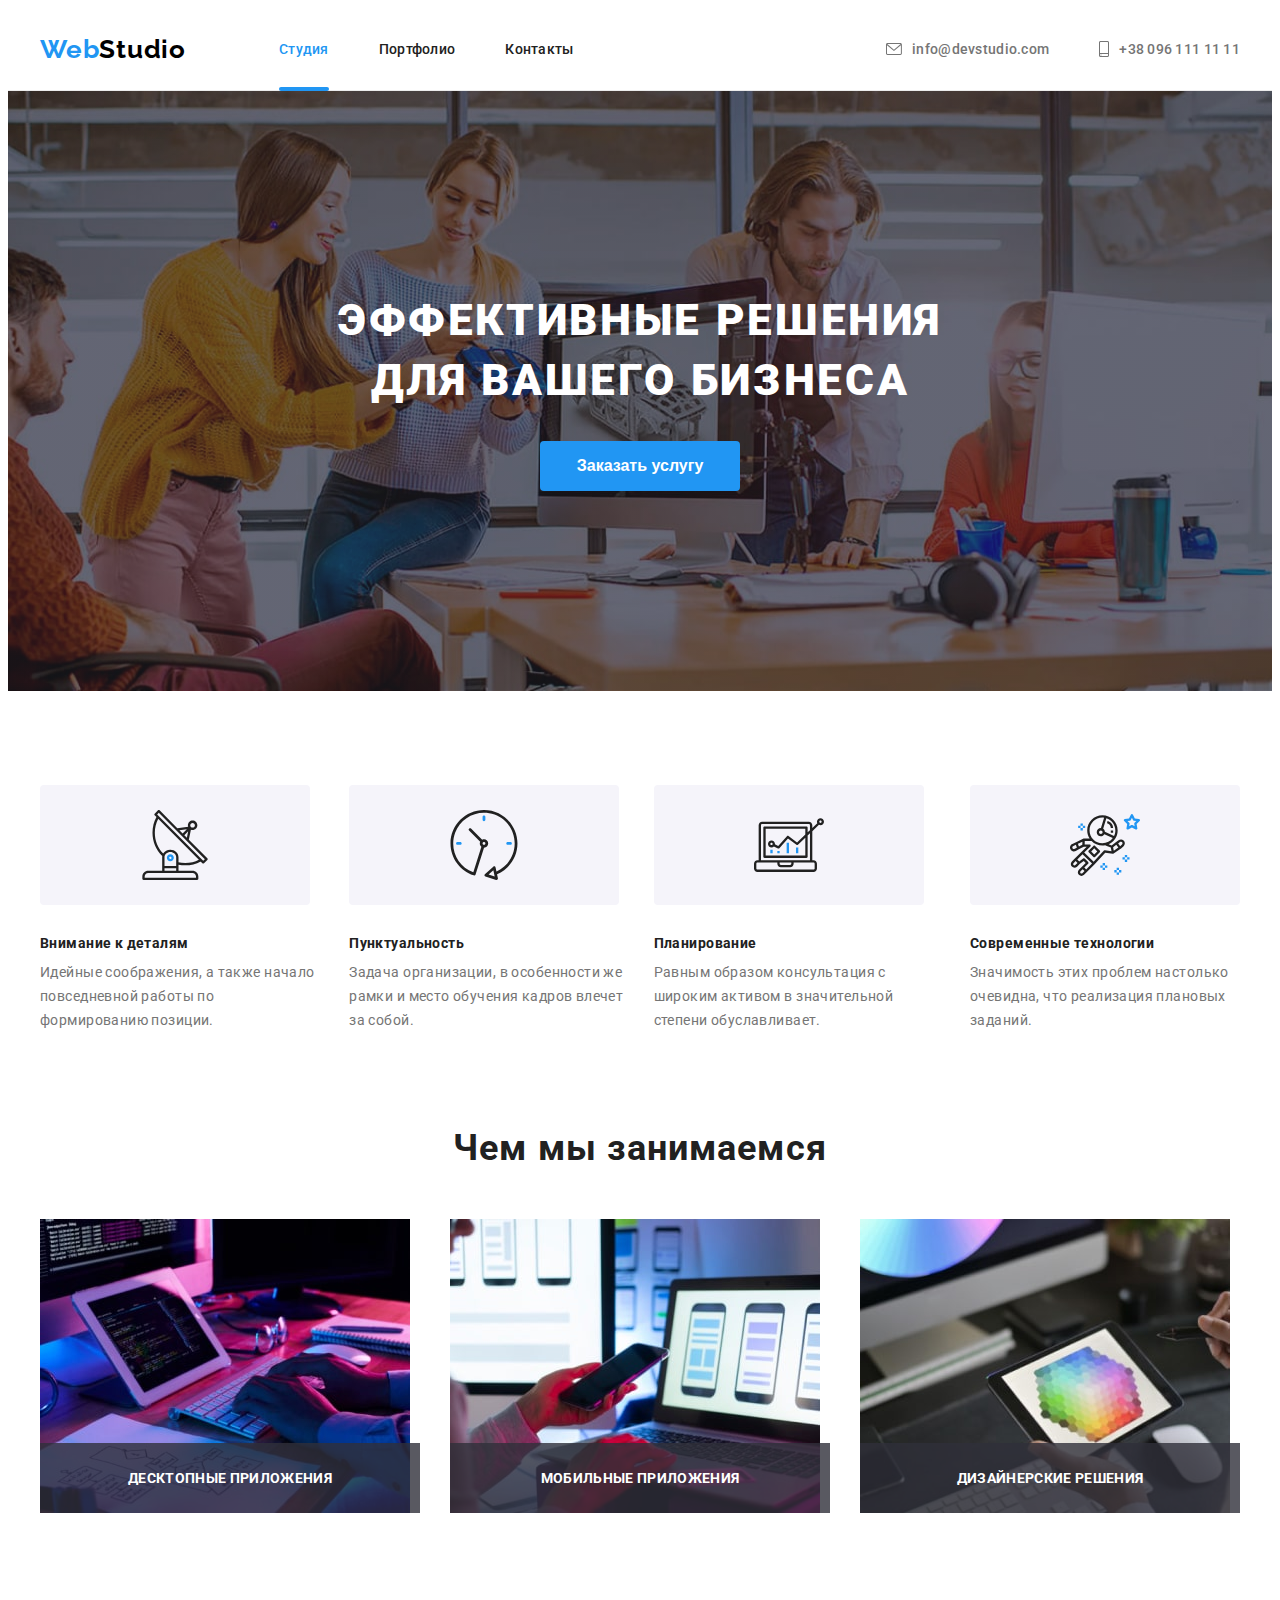
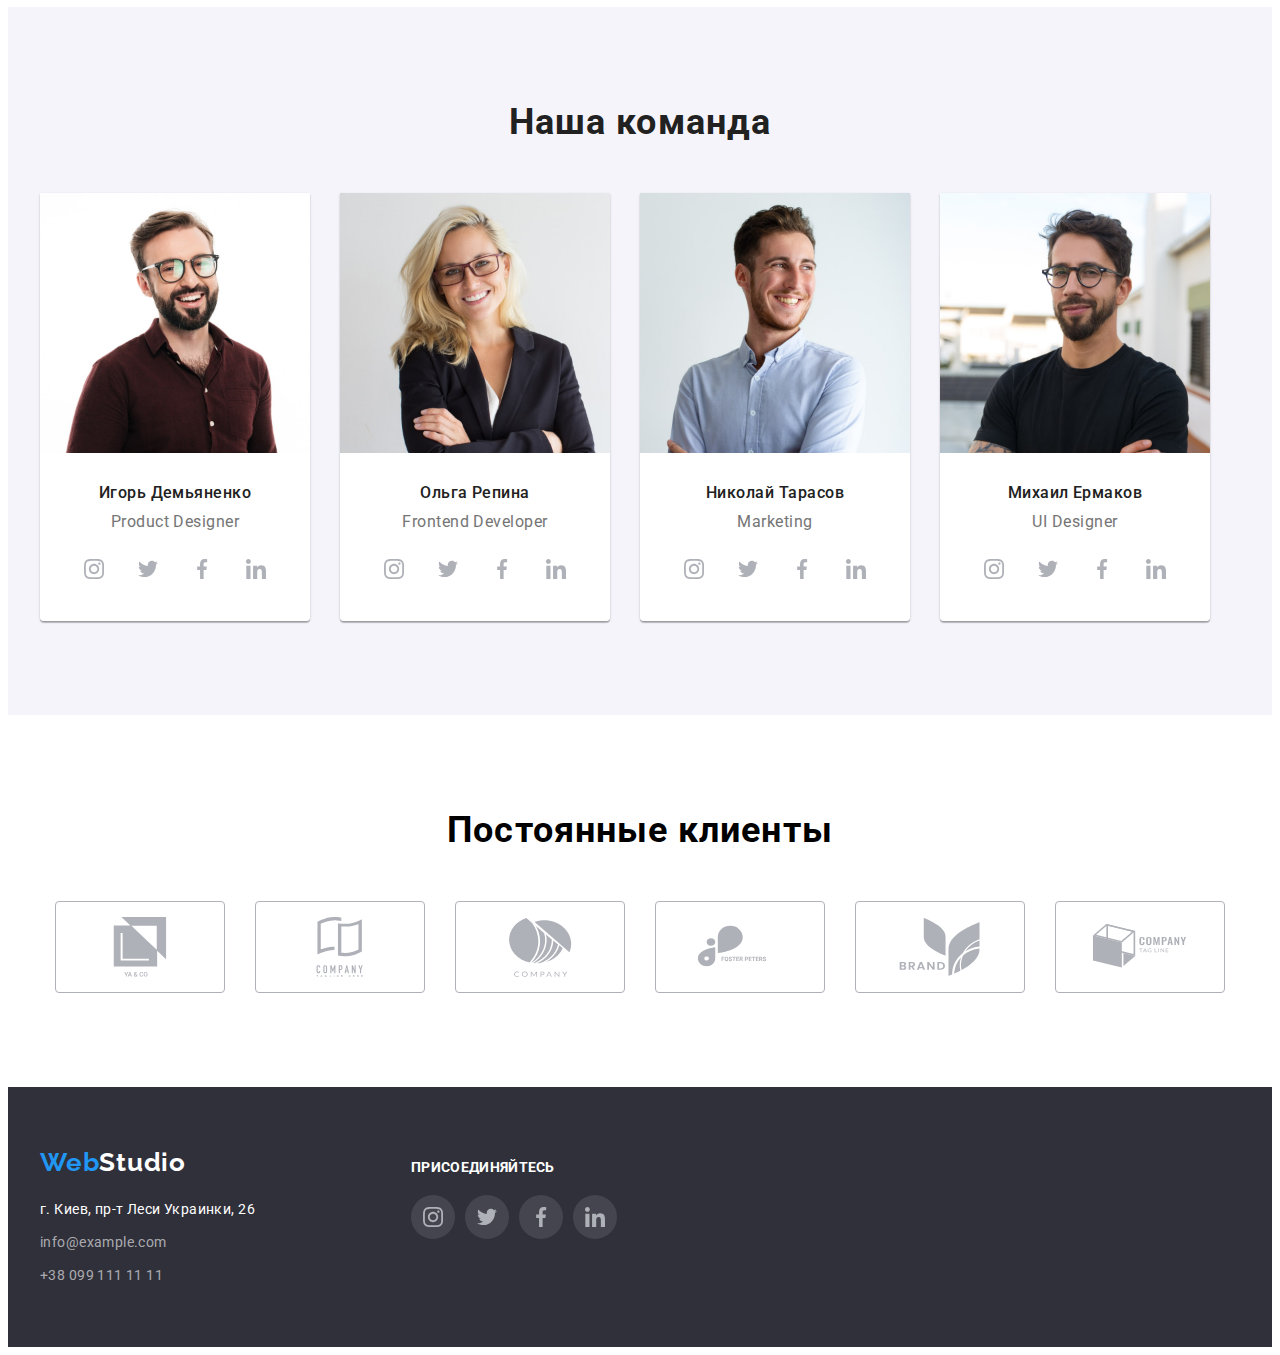
==== commit adcc45db: "финиш" ====
--- a/index.html
+++ b/index.html
@@ -101,11 +101,19 @@
                 <h2 class="skills-title">Чем мы занимаемся</h2>
                 <ul class="skills-list">
                     <li class="skills-item">
+                        <div class="skills-top-wrapper">
                         <img src="./img-jpeg/about/box1.jpg" alt="программирование">
-                    </li>
-                    <li class="skills-item"><img src="./img-jpeg/about/box2.jpg" alt="мобильные приложения">
-                    </li>
-                    <li class="skills-item"><img src="./img-jpeg/about/box3.jpg" alt="игры">
+                        <p class="skills-top-text">десктопные приложения</p></div>
+                    </li>
+                    <li class="skills-item">
+                        <div class="skills-top-wrapper">
+                        <img src="./img-jpeg/about/box2.jpg" alt="мобильные приложения">
+                        <p class="skills-top-text">Мобильные приложения</p></div>
+                    </li>
+                    <li class="skills-item">
+                        <div class="skills-top-wrapper">
+                        <img src="./img-jpeg/about/box3.jpg" alt="игры">
+                        <p class="skills-top-text">Дизайнерские решения</p></div>
                     </li>
                 </ul>
             </div>
@@ -267,52 +275,54 @@
         </section>
         <section class="section">
             <div class="container">
-            <h2 class="clients-title">Постоянные клиенты</h2>
-            <ul class="clients-list ">
-                <li class="clients-item"><a class="clients-link" href=""><svg class="clients-svg" width="106"
-                            height="60">
-                            <use href="./img-jpeg/icon/sprite.svg#icon-group "></use>
-                        </svg></a></li>
-                <li class="clients-item"><a class="clients-link" href=""><svg class="clients-svg" width="106"
-                            height="60">
-                            <use href="./img-jpeg/icon/sprite.svg#icon-group1 "></use>
-                        </svg></a></li>
-                <li class="clients-item"><a class="clients-link" href=""><svg class="clients-svg" width="106"
-                            height="60">
-                            <use href="./img-jpeg/icon/sprite.svg#icon-group2 "></use>
-                        </svg></a></li>
-                <li class="clients-item"><a class="clients-link" href=""><svg class="clients-svg" width="106"
-                            height="60">
-                            <use href="./img-jpeg/icon/sprite.svg#icon-group3 "></use>
-                        </svg></a></li>
-                <li class="clients-item"><a class="clients-link" href=""><svg class="clients-svg" width="106"
-                            height="60">
-                            <use href="./img-jpeg/icon/sprite.svg#icon-group4 "></use>
-                        </svg></a></li>
-                <li class="clients-item"><a class="clients-link" href=""><svg class="clients-svg" width="106"
-                            height="60">
-                            <use href="./img-jpeg/icon/sprite.svg#icon-group5 "></use>
-                        </svg></a></li>
-            </ul>
+                <h2 class="clients-title">Постоянные клиенты</h2>
+                <ul class="clients-list ">
+                    <li class="clients-item"><a class="clients-link" href=""><svg class="clients-svg" width="106"
+                                height="60">
+                                <use href="./img-jpeg/icon/sprite.svg#icon-group "></use>
+                            </svg></a></li>
+                    <li class="clients-item"><a class="clients-link" href=""><svg class="clients-svg" width="106"
+                                height="60">
+                                <use href="./img-jpeg/icon/sprite.svg#icon-group1 "></use>
+                            </svg></a></li>
+                    <li class="clients-item"><a class="clients-link" href=""><svg class="clients-svg" width="106"
+                                height="60">
+                                <use href="./img-jpeg/icon/sprite.svg#icon-group2 "></use>
+                            </svg></a></li>
+                    <li class="clients-item"><a class="clients-link" href=""><svg class="clients-svg" width="106"
+                                height="60">
+                                <use href="./img-jpeg/icon/sprite.svg#icon-group3 "></use>
+                            </svg></a></li>
+                    <li class="clients-item"><a class="clients-link" href=""><svg class="clients-svg" width="106"
+                                height="60">
+                                <use href="./img-jpeg/icon/sprite.svg#icon-group4 "></use>
+                            </svg></a></li>
+                    <li class="clients-item"><a class="clients-link" href=""><svg class="clients-svg" width="106"
+                                height="60">
+                                <use href="./img-jpeg/icon/sprite.svg#icon-group5 "></use>
+                            </svg></a></li>
+                </ul>
             </div>
         </section>
     </main>
     <footer class="footer">
         <div class="footer-container container">
-            <div class=""><a href="./portfolio.html" class="footer-logo link"><span class="logo-web">Web</span>Studio</a>
-            <address>
-                <ul class="footer-list">
-                    <li class="footer-item">
-                        <a class="footer-item-addres link" href="google.maps">г. Киев, пр-т Леси Украинки, 26</a>
-                    </li>
-                    <li class="footer-item">
-                        <a class="footer-item-link link" href="mailto:info@example.com">info@example.com</a>
-                    </li>
-                    <li class="footer-item">
-                        <a class="footer-item-link link" href="tel:+380991111111">+38 099 111 11 11</a>
-                    </li>
-                </ul>
-            </address></div>
+            <div class="footer-addres"><a href="./portfolio.html" class="footer-logo link"><span
+                        class="logo-web">Web</span>Studio</a>
+                <address>
+                    <ul class="footer-list">
+                        <li class="footer-item">
+                            <a class="footer-item-addres link" href="google.maps">г. Киев, пр-т Леси Украинки, 26</a>
+                        </li>
+                        <li class="footer-item">
+                            <a class="footer-item-link link" href="mailto:info@example.com">info@example.com</a>
+                        </li>
+                        <li class="footer-item">
+                            <a class="footer-item-link link" href="tel:+380991111111">+38 099 111 11 11</a>
+                        </li>
+                    </ul>
+                </address>
+            </div>
             <div>
                 <p class="footer-text">присоединяйтесь</p>
                 <ul class="team-social social-list">
@@ -350,7 +360,11 @@
     </footer>
     <div class="backdrop is-hidden" data-modal>
         <div class="modal">
-            <button type="button" class="close-btn" data-modal-close>x</button>
+            <button type="button" class="close-btn" data-modal-close>
+                <svg class="" width="18" height="18">
+                    <use href="./img-jpeg/icon/sprite.svg#icon-close"></use>
+                </svg>
+            </button>
         </div>
     </div>
     <script src="./js/modal.js"></script>
--- a/css/style.css
+++ b/css/style.css
@@ -263,6 +263,28 @@
   letter-spacing: 0.03em;
   color: var(--secondary-title-color);
 }
+.skills-top-wrapper{
+  position: relative;
+  
+}
+.skills-top-text{
+    position: absolute;
+  left: 0;
+  bottom: 0;
+  width: 100%;
+  height: 70px;
+  display: flex;
+align-items: center;
+justify-content: center;
+
+  background-color: rgba(47, 48, 58, 0.8);
+  font-weight: bold;
+font-size: 14px;
+line-height: calc(14 / 16);
+text-align: center;
+text-transform: uppercase;
+color: rgba(255, 255, 255, 1);
+}
 /*--------- team------ */
 .team {
   background-color: #f5f4fa;
@@ -414,6 +436,8 @@
 letter-spacing: 0.03em;
 text-transform: uppercase;
 color: #ffffff;
+padding-top: 12px;
+margin-bottom: 20px;
 }
 .footer-list{
   margin-right: 70px;
@@ -421,8 +445,13 @@
 .footer-icon{
   background-color:rgba(255, 255, 255, 0.1);
 }
+.footer-addres{
+  width: 301px;
+  margin-right: 70px;
+}
 /*--------- portfolio------ */
 /*--------- filter------ */
+
 .filter-top-wrapper{
   position: relative;
   overflow: hidden;
@@ -482,19 +511,15 @@
   text-align: center;
   letter-spacing: 0.03em;
   border-radius: 4px;
-}
+  transition: box-shadow 250ms ease-in-out;
+  }
 .filter-btn:hover,
 .filter-btn:focus {
-  color: #212121;
-  background-color: #f5f4fa;
-  box-shadow: 0px 3px 1px rgba(0, 0, 0, 0.1), 0px 1px 2px rgba(0, 0, 0, 0.08), 0px 2px 2px rgba(0, 0, 0, 0.12);
-}
-.filter-btn:hover,
-.filter-btn:focus {
-  cursor: pointer;
   color: #ffffff;
   background-color: #2196f3;
-}
+  box-shadow: 0px 3px 1px rgba(0, 0, 0, 0.1), 0px 1px 2px rgba(0, 0, 0, 0.08), 0px 2px 2px rgba(0, 0, 0, 0.12);
+}
+
 .filter-about-title {
   font-weight: 700;
   font-size: 18px;
@@ -510,7 +535,8 @@
 }
 .about-link{
   display: block;
-}
+  transition: box-shadow 250ms ease-in-out;
+  }
 .about-link:focus,
 .about-link:hover{
   box-shadow: 0px 1px 1px rgb(0 0 0 / 12%), 
@@ -524,7 +550,7 @@
   position: fixed;
   width: 100vw;
   height: 100vh;
-  background-color:rgba(142, 0, 0, 0.2);
+  background-color:rgba(0, 0, 0, 0.25);
   top:0;
   transition: opacity 250ms ease-in-out, 
   visibility 250ms ease-in-out;
@@ -545,7 +571,6 @@
   border-radius: 10px;
   transform: scale(1);
   transition: transform 250ms ease;
- 
 }
 .close-btn{
   position: absolute;
@@ -556,5 +581,8 @@
   width: 30px;
   height: 30px;
   border: 1px solid #999999;
+  display: flex;
+  align-items: center;
+  justify-content: center;
 }
 
